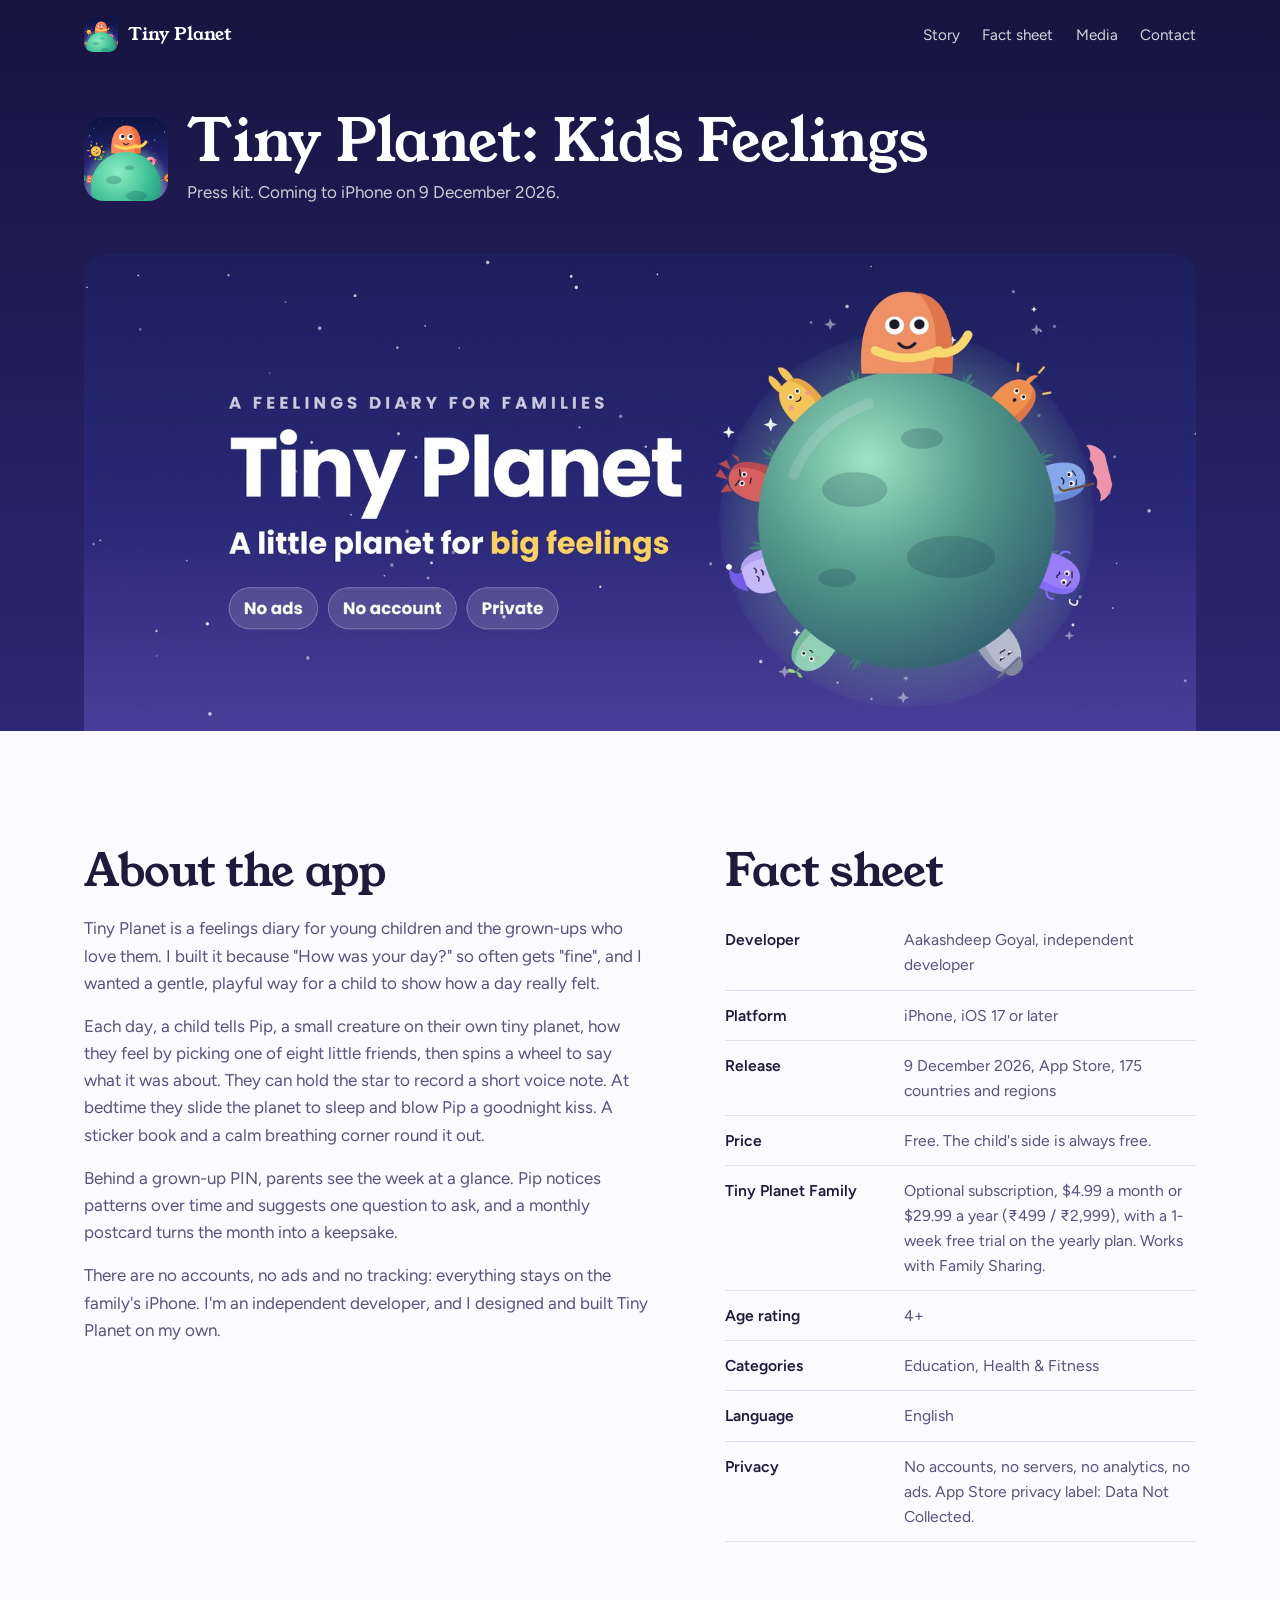
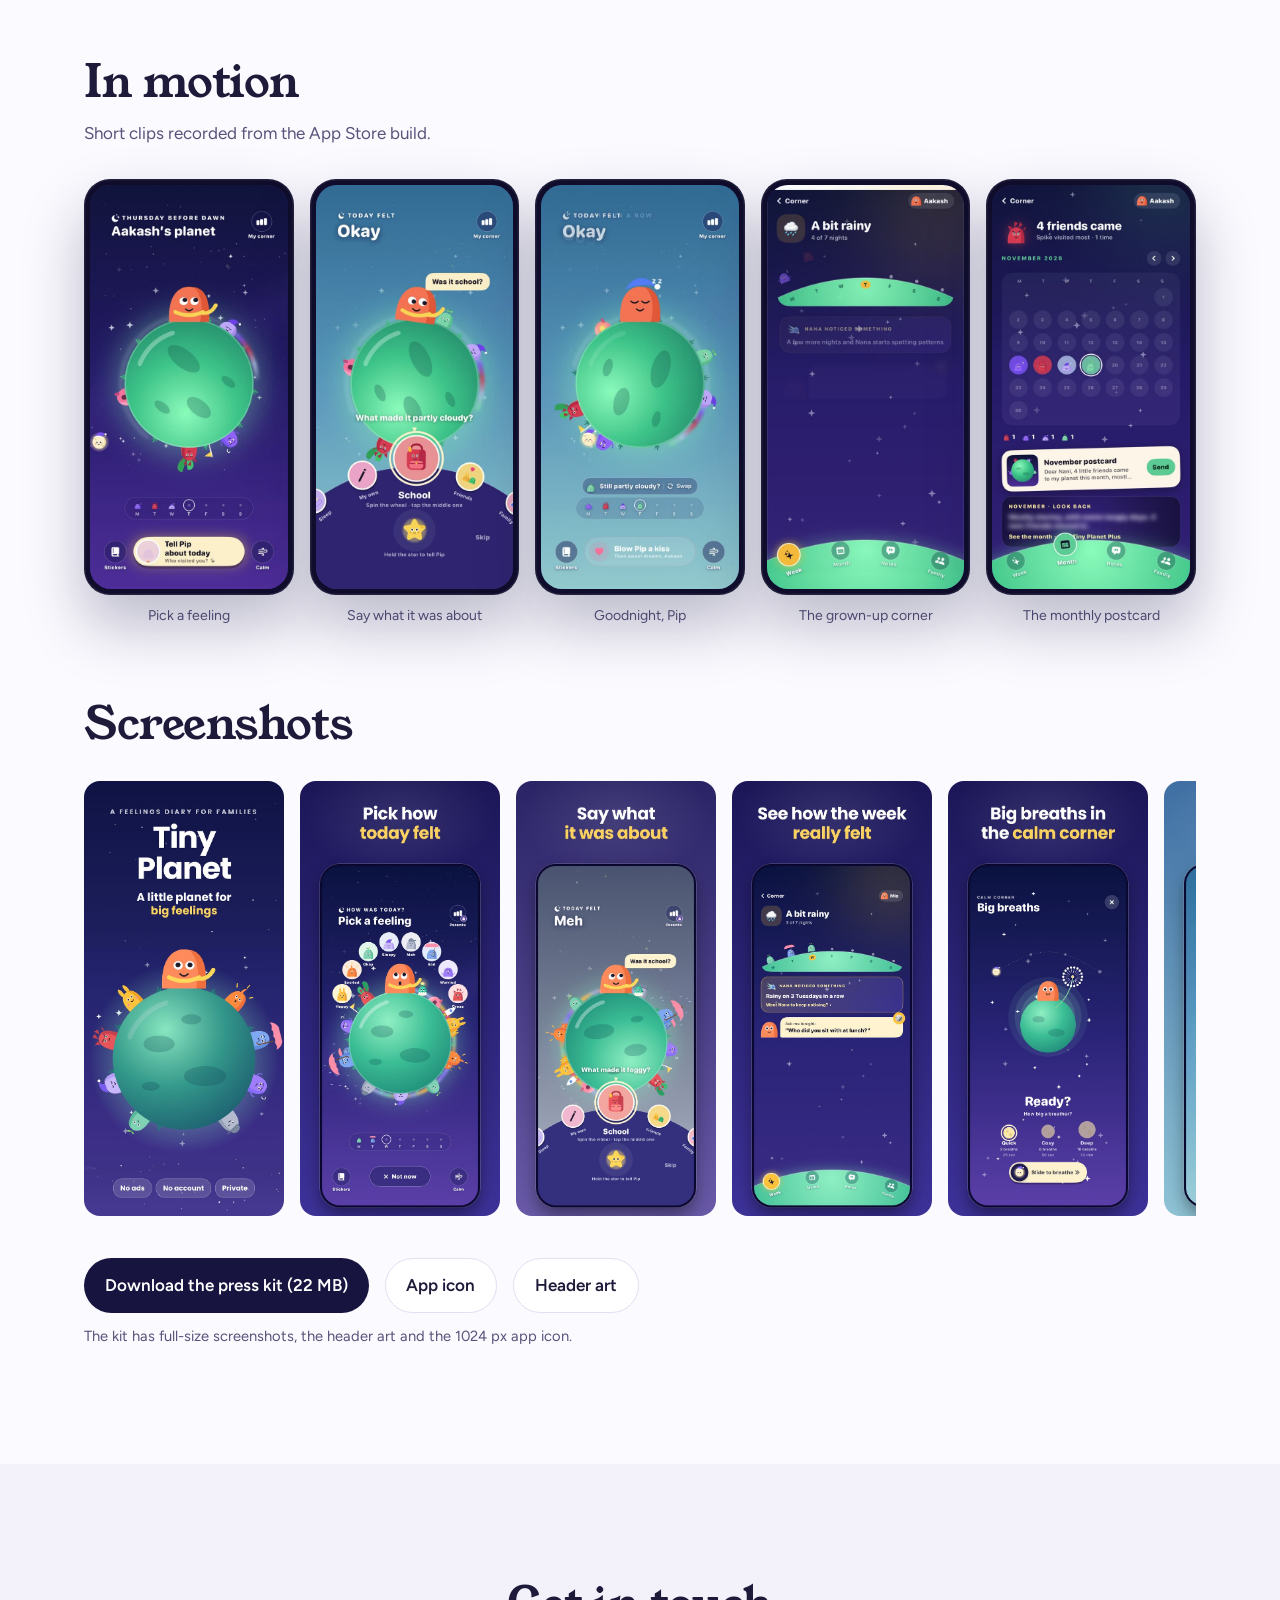
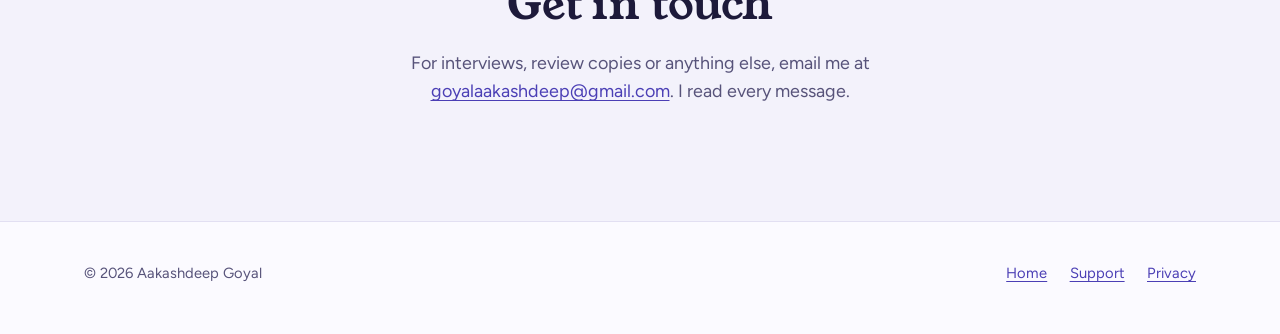
==== press/index.html @ 34e52e0e "New playable Tiny Planet website and press kit (part 1)" ====
<!DOCTYPE html>
<html lang="en">
<head>
  <meta charset="utf-8">
  <meta name="viewport" content="width=device-width, initial-scale=1, viewport-fit=cover">
  <title>Tiny Planet press kit</title>
  <meta name="description" content="Press kit for Tiny Planet: Kids Feelings, a feelings diary for young children and their grown-ups. Coming to iPhone on 9 December 2026.">
  <meta property="og:title" content="Tiny Planet press kit">
  <meta property="og:image" content="https://goyalaakashdeep.github.io/tiny-planet/press/img/header.jpg">
  <meta name="theme-color" content="#17143f">
  <link rel="icon" href="../assets/icon.png">
  <link rel="preconnect" href="https://fonts.googleapis.com">
  <link rel="preconnect" href="https://fonts.gstatic.com" crossorigin>
  <link href="https://fonts.googleapis.com/css2?family=Figtree:wght@400;600&family=Young+Serif&display=swap" rel="stylesheet">
  <link rel="stylesheet" href="../site.css">
</head>
<body>
  <header class="bar">
    <div class="wrap">
      <a class="brand" href="../"><img src="../assets/icon.png" alt="" width="34" height="34">Tiny Planet</a>
      <nav aria-label="Main">
        <a href="#story">Story</a>
        <a href="#facts">Fact sheet</a>
        <a href="#media">Media</a>
        <a href="#contact">Contact</a>
      </nav>
    </div>
  </header>

  <main>
    <section class="press-hero">
      <div class="wrap">
        <div class="head">
          <img src="img/icon.png" alt="Tiny Planet app icon" width="84" height="84">
          <div>
            <h1>Tiny Planet: Kids Feelings</h1>
            <p class="sub">Press kit. Coming to iPhone on 9 December 2026.</p>
          </div>
        </div>
        <img class="art" src="img/header.jpg" width="1600" height="686" alt="Pip waves from a small green planet, surrounded by little feeling friends">
      </div>
    </section>

    <section id="story">
      <div class="wrap press-body">
        <div class="about">
          <h2>About the app</h2>
          <p style="margin-top:1.2rem">Tiny Planet is a feelings diary for young children and the grown-ups who love them. I built it because "How was your day?" so often gets "fine", and I wanted a gentle, playful way for a child to show how a day really felt.</p>
          <p>Each day, a child tells Pip, a small creature on their own tiny planet, how they feel by picking one of eight little friends, then spins a wheel to say what it was about. They can hold the star to record a short voice note. At bedtime they slide the planet to sleep and blow Pip a goodnight kiss. A sticker book and a calm breathing corner round it out.</p>
          <p>Behind a grown-up PIN, parents see the week at a glance. Pip notices patterns over time and suggests one question to ask, and a monthly postcard turns the month into a keepsake.</p>
          <p>There are no accounts, no ads and no tracking: everything stays on the family's iPhone. I'm an independent developer, and I designed and built Tiny Planet on my own.</p>
        </div>
        <div id="facts">
          <h2>Fact sheet</h2>
          <table class="facts" style="margin-top:1.2rem">
            <tr><th>Developer</th><td>Aakashdeep Goyal, independent developer</td></tr>
            <tr><th>Platform</th><td>iPhone, iOS 17 or later</td></tr>
            <tr><th>Release</th><td>9 December 2026, App Store, 175 countries and regions</td></tr>
            <tr><th>Price</th><td>Free. The child's side is always free.</td></tr>
            <tr><th>Tiny Planet Family</th><td>Optional subscription, $4.99 a month or $29.99 a year (₹499 / ₹2,999), with a 1-week free trial on the yearly plan. Works with Family Sharing.</td></tr>
            <tr><th>Age rating</th><td>4+</td></tr>
            <tr><th>Categories</th><td>Education, Health &amp; Fitness</td></tr>
            <tr><th>Language</th><td>English</td></tr>
            <tr><th>Privacy</th><td>No accounts, no servers, no analytics, no ads. App Store privacy label: Data Not Collected.</td></tr>
          </table>
        </div>
      </div>
    </section>

    <section id="media" style="padding-top:0">
      <div class="wrap">
        <h2>In motion</h2>
        <p style="margin-top:0.8rem;color:var(--ink-soft)">Short clips recorded from the App Store build.</p>
        <div class="clips">
          <figure><div class="phone"><div class="screen"><video src="media/feel.mp4" poster="media/feel.jpg" muted loop playsinline autoplay aria-label="Picking a feeling"></video></div></div><figcaption>Pick a feeling</figcaption></figure>
          <figure><div class="phone"><div class="screen"><video src="media/about.mp4" poster="media/about.jpg" muted loop playsinline autoplay aria-label="Spinning the wheel"></video></div></div><figcaption>Say what it was about</figcaption></figure>
          <figure><div class="phone"><div class="screen"><video src="media/bedtime.mp4" poster="media/bedtime.jpg" muted loop playsinline autoplay aria-label="Bedtime"></video></div></div><figcaption>Goodnight, Pip</figcaption></figure>
          <figure><div class="phone"><div class="screen"><video src="media/grownups.mp4" poster="media/grownups.jpg" muted loop playsinline autoplay aria-label="The grown-up corner"></video></div></div><figcaption>The grown-up corner</figcaption></figure>
          <figure><div class="phone"><div class="screen"><video src="media/postcard.mp4" poster="media/postcard.jpg" muted loop playsinline autoplay aria-label="The monthly postcard"></video></div></div><figcaption>The monthly postcard</figcaption></figure>
        </div>

        <h2 style="margin-top:4.5rem">Screenshots</h2>
        <div class="gallery">
          <a href="img/shot-01.jpg"><img src="img/shot-01.jpg" width="603" height="1311" alt="Screenshot: Tiny Planet cover" loading="lazy"></a>
          <a href="img/shot-02.jpg"><img src="img/shot-02.jpg" width="603" height="1311" alt="Screenshot: pick how today felt" loading="lazy"></a>
          <a href="img/shot-03.jpg"><img src="img/shot-03.jpg" width="603" height="1311" alt="Screenshot: say what it was about" loading="lazy"></a>
          <a href="img/shot-04.jpg"><img src="img/shot-04.jpg" width="603" height="1311" alt="Screenshot: see how the week really felt" loading="lazy"></a>
          <a href="img/shot-05.jpg"><img src="img/shot-05.jpg" width="603" height="1311" alt="Screenshot: big breaths in the calm corner" loading="lazy"></a>
          <a href="img/shot-06.jpg"><img src="img/shot-06.jpg" width="603" height="1311" alt="Screenshot: slide to sleep at bedtime" loading="lazy"></a>
          <a href="img/shot-07.jpg"><img src="img/shot-07.jpg" width="603" height="1311" alt="Screenshot: blow Pip a goodnight kiss" loading="lazy"></a>
          <a href="img/shot-08.jpg"><img src="img/shot-08.jpg" width="603" height="1311" alt="Screenshot: collect a friend for every feeling" loading="lazy"></a>
          <a href="img/shot-09.jpg"><img src="img/shot-09.jpg" width="603" height="1311" alt="Screenshot: a month of feelings at a glance" loading="lazy"></a>
          <a href="img/shot-10.jpg"><img src="img/shot-10.jpg" width="603" height="1311" alt="Screenshot: a private corner for grown-ups" loading="lazy"></a>
        </div>
        <div class="downloads">
          <a class="btn-dark" href="TinyPlanet-press-kit.zip">Download the press kit (22 MB)</a>
          <a class="btn-line" href="img/icon.png">App icon</a>
          <a class="btn-line" href="img/header.jpg">Header art</a>
        </div>
        <p style="margin-top:0.8rem;color:var(--ink-soft);font-size:0.92rem">The kit has full-size screenshots, the header art and the 1024 px app icon.</p>
      </div>
    </section>

    <section id="contact" class="maker">
      <div class="wrap">
        <div class="note">
          <h2>Get in touch</h2>
          <p>For interviews, review copies or anything else, email me at <a href="mailto:goyalaakashdeep@gmail.com">goyalaakashdeep@gmail.com</a>. I read every message.</p>
        </div>
      </div>
    </section>
  </main>

  <footer class="site">
    <div class="wrap">
      <span>© 2026 Aakashdeep Goyal</span>
      <nav aria-label="Footer"><a href="../">Home</a><a href="../support.html">Support</a><a href="../privacy.html">Privacy</a></nav>
    </div>
  </footer>
</body>
</html>
---- site.css ----
@property --g { syntax: "<color>"; inherits: true; initial-value: #7fd3b4; }

:root {
  --night: #17143f;
  --dusk: #2e2775;
  --violet: #4b3fb5;
  --planet: #5fcfa4;
  --planet-deep: #2f8f78;
  --pip: #ff8a5b;
  --pip-deep: #e86f45;
  --scarf: #ffd45c;
  --star: #fff6d8;
  --mist: #f3f2fb;
  --paper: #fbfaff;
  --ink: #1d1a3a;
  --ink-soft: #57537a;
  --line: #e2dff2;
  --glow: #7fd3b4;
  --display: "Young Serif", Georgia, "Times New Roman", serif;
  --text: "Figtree", "Avenir Next", "Segoe UI", system-ui, sans-serif;
  color-scheme: light;
}

* { box-sizing: border-box; }
html { scroll-behavior: smooth; }
@media (prefers-reduced-motion: reduce) { html { scroll-behavior: auto; } }
body {
  margin: 0;
  font-family: var(--text);
  font-size: 1.0625rem;
  line-height: 1.6;
  color: var(--ink);
  background: var(--paper);
  -webkit-font-smoothing: antialiased;
}
img, video { max-width: 100%; display: block; }
a { color: var(--violet); text-underline-offset: 0.18em; }
:focus-visible { outline: 3px solid var(--scarf); outline-offset: 3px; border-radius: 6px; }

.wrap {
  width: 100%;
  max-width: 72rem;
  margin: 0 auto;
  padding-left: max(20px, env(safe-area-inset-left, 0px));
  padding-right: max(20px, env(safe-area-inset-right, 0px));
}

h1, h2, h3 { font-family: var(--display); font-weight: 400; letter-spacing: -0.01em; text-wrap: balance; margin: 0; }
h2 { font-size: clamp(1.9rem, 3.6vw, 2.8rem); line-height: 1.12; }
h3 { font-size: 1.35rem; line-height: 1.25; }
p { margin: 0; }

/* ---------- top bar ---------- */
.bar {
  position: absolute; inset: 0 0 auto 0; z-index: 5;
  padding-top: max(18px, env(safe-area-inset-top, 0px));
}
.bar .wrap { display: flex; align-items: center; justify-content: space-between; gap: 1rem; }
.brand { display: flex; align-items: center; gap: 0.6rem; color: #fff; text-decoration: none; font-family: var(--display); font-size: 1.15rem; }
.brand img { width: 34px; height: 34px; border-radius: 9px; }
.bar nav { display: flex; gap: 1.4rem; }
.bar nav a { color: rgba(255,255,255,0.82); text-decoration: none; font-size: 0.95rem; }
.bar nav a:hover { color: #fff; }

/* ---------- hero ---------- */
.hero {
  --g: var(--glow);
  position: relative;
  min-height: min(100svh, 920px);
  color: #fff;
  background:
    radial-gradient(60rem 40rem at 72% 58%, color-mix(in srgb, var(--g) 34%, transparent), transparent 62%),
    linear-gradient(180deg, var(--night) 0%, var(--dusk) 100%);
  transition: --g 0.9s ease;
  overflow: hidden;
  display: flex; align-items: center;
  padding-block: 7rem 4rem;
}
.hero::before {
  content: ""; position: absolute; inset: 0; pointer-events: none;
  background-image:
    radial-gradient(1.5px 1.5px at 12% 22%, #fff 50%, transparent 51%),
    radial-gradient(1px 1px at 28% 68%, #fff 50%, transparent 51%),
    radial-gradient(1.5px 1.5px at 44% 14%, #fff 50%, transparent 51%),
    radial-gradient(1px 1px at 63% 9%, #fff 50%, transparent 51%),
    radial-gradient(2px 2px at 86% 18%, var(--star) 50%, transparent 51%),
    radial-gradient(1px 1px at 92% 64%, #fff 50%, transparent 51%),
    radial-gradient(1.5px 1.5px at 6% 84%, #fff 50%, transparent 51%),
    radial-gradient(1px 1px at 52% 88%, #fff 50%, transparent 51%),
    radial-gradient(1px 1px at 38% 40%, #fff 50%, transparent 51%);
  opacity: 0.75;
}
.hero .wrap { position: relative; display: grid; grid-template-columns: 1.02fr 1fr; gap: 3rem; align-items: center; }
.hero h1 { font-size: clamp(2.6rem, 6vw, 4.6rem); line-height: 1.02; }
.hero .lede { margin-top: 1.4rem; font-size: 1.2rem; line-height: 1.55; color: rgba(255,255,255,0.84); max-width: 30rem; }
.release { margin-top: 2rem; display: flex; flex-wrap: wrap; align-items: center; gap: 0.9rem 1.4rem; }
.pill {
  display: inline-flex; align-items: center; gap: 0.6rem;
  background: #fff; color: var(--night); border-radius: 999px;
  padding: 0.8rem 1.3rem; font-weight: 600; text-decoration: none;
}
.pill svg { width: 18px; height: 18px; }
.release .quiet { color: rgba(255,255,255,0.8); }

/* the planet */
.stage { position: relative; aspect-ratio: 1 / 1; width: 100%; max-width: 520px; justify-self: center; }
.stage .planet { position: absolute; inset: 0; }
.friend {
  position: absolute; width: 17%; aspect-ratio: 1; padding: 0; border: 0; background: none; cursor: pointer;
  transform: translate(-50%, -50%) scale(var(--s, 1)); transition: transform 0.35s cubic-bezier(.3,1.6,.5,1), filter 0.3s;
  filter: drop-shadow(0 6px 10px rgba(10, 6, 40, 0.35));
}
.friend img { width: 100%; height: 100%; object-fit: contain; pointer-events: none; }
.friend:hover { --s: 1.08; }
.friend[aria-pressed="true"] { --s: 1.22; filter: drop-shadow(0 0 18px color-mix(in srgb, var(--g) 80%, transparent)); }
.stage.chosen .friend[aria-pressed="false"] { filter: saturate(0.6) brightness(0.8) drop-shadow(0 6px 10px rgba(10, 6, 40, 0.35)); }
.friend .name {
  position: absolute; left: 50%; top: 100%; transform: translateX(-50%); margin-top: 2px;
  font-size: 0.78rem; color: rgba(255,255,255,0.9); white-space: nowrap; opacity: 0; transition: opacity 0.2s;
}
.friend:hover .name, .friend:focus-visible .name, .friend[aria-pressed="true"] .name { opacity: 1; }

.bubble {
  position: absolute; left: 50%; top: 6%; transform: translate(-6%, -100%);
  background: #fff; color: var(--ink); border-radius: 18px 18px 18px 4px;
  padding: 0.7rem 1rem; font-size: 0.98rem; line-height: 1.35; max-width: 15rem;
  box-shadow: 0 10px 30px rgba(10, 6, 40, 0.25);
}
.bubble strong { font-weight: 600; display: block; }
.bubble span { color: var(--ink-soft); }
.prompt { text-align: center; margin-top: 0.8rem; color: rgba(255,255,255,0.75); font-size: 0.95rem; }

#pip { transform-origin: 260px 150px; transform-box: view-box; }
.hop #pip { animation: hop 0.6s cubic-bezier(.3,1.5,.5,1); }
@keyframes hop { 0% { transform: translateY(0); } 35% { transform: translateY(-18px) scale(1.02, 0.98); } 100% { transform: translateY(0); } }
#eyes { transform-origin: 260px 100px; transform-box: view-box; animation: blink 5.5s infinite; }
@keyframes blink { 0%, 94%, 100% { transform: scaleY(1); } 96% { transform: scaleY(0.1); } }
@media (prefers-reduced-motion: reduce) {
  #eyes, .hop #pip { animation: none; }
  .friend { transition: none; }
}

/* ---------- sections ---------- */
section { padding-block: clamp(4.5rem, 9vw, 7.5rem); }
.intro { max-width: 44rem; }
.intro p { margin-top: 1.1rem; color: var(--ink-soft); font-size: 1.12rem; }
.why-line { font-family: var(--display); font-size: clamp(1.5rem, 2.8vw, 2.1rem); line-height: 1.3; color: var(--ink); max-width: 42rem; }

/* day story */
.day { background: var(--mist); transition: background-color 0.8s, color 0.8s; }
.day.is-night { background: var(--night); color: #fff; }
.day.is-night .step p { color: rgba(255,255,255,0.78); }
.day.is-night .step .when { color: var(--scarf); }
.story { display: grid; grid-template-columns: 1fr minmax(260px, 340px); gap: clamp(2rem, 6vw, 6rem); margin-top: 3rem; }
.steps { display: grid; gap: 0; }
.step { min-height: 62vh; display: flex; flex-direction: column; justify-content: center; opacity: 0.35; transition: opacity 0.4s; max-width: 28rem; }
.step.is-on { opacity: 1; }
.step .when { font-size: 0.95rem; font-weight: 600; color: var(--violet); margin-bottom: 0.4rem; }
.step p { margin-top: 0.7rem; color: var(--ink-soft); }
.step .clip { display: none; }
.phone-col { position: relative; }
.phone {
  position: sticky; top: 12vh;
  border-radius: 44px; padding: 10px; background: #0f0d2b;
  box-shadow: 0 30px 60px rgba(23, 20, 63, 0.28), inset 0 0 0 1.5px rgba(255,255,255,0.08);
}
.screen { position: relative; border-radius: 34px; overflow: hidden; aspect-ratio: 540 / 1104; background: var(--dusk); }
.screen video { position: absolute; inset: 0; width: 100%; height: 100%; object-fit: cover; opacity: 0; transition: opacity 0.5s; }
.screen video.is-on { opacity: 1; }

/* grown-ups */
.split { display: grid; grid-template-columns: 1fr 1fr; gap: clamp(2rem, 6vw, 5rem); align-items: center; }
.split .copy p { margin-top: 1rem; color: var(--ink-soft); }
.duo { display: grid; grid-template-columns: 1fr 1fr; gap: 1rem; }
.duo figure { margin: 0; }
.duo .phone { position: relative; top: 0; border-radius: 30px; padding: 7px; }
.duo .screen { border-radius: 24px; }
.duo .screen video { opacity: 1; }
.duo figcaption { margin-top: 0.7rem; font-size: 0.9rem; color: var(--ink-soft); text-align: center; }

/* promises */
.promises { background: var(--night); color: #fff; }
.promises h2 { max-width: 34rem; }
.promise-list { list-style: none; padding: 0; margin: 2.6rem 0 0; display: grid; grid-template-columns: repeat(3, 1fr); gap: 2.4rem 3rem; }
.promise-list li { border-top: 1px solid rgba(255,255,255,0.18); padding-top: 1.1rem; }
.promise-list h3 { color: var(--star); }
.promise-list p { margin-top: 0.5rem; color: rgba(255,255,255,0.75); font-size: 1rem; }

/* family */
.family .split { align-items: start; }
.prices { margin-top: 1.6rem; display: grid; grid-template-columns: 1fr 1fr; gap: 1rem; max-width: 28rem; }
.price { border: 1px solid var(--line); border-radius: 18px; padding: 1rem 1.1rem; background: #fff; }
.price b { font-family: var(--display); font-weight: 400; font-size: 1.5rem; display: block; }
.price span { color: var(--ink-soft); font-size: 0.92rem; }
.free-note { margin-top: 1.2rem; color: var(--ink-soft); font-size: 0.98rem; }
.feature-list { list-style: none; padding: 0; margin: 0; display: grid; gap: 1.1rem; }
.feature-list li { display: grid; grid-template-columns: 2.6rem 1fr; gap: 0.9rem; align-items: start; }
.feature-list img { width: 2.6rem; height: 2.6rem; object-fit: contain; }
.feature-list strong { display: block; font-weight: 600; }
.feature-list span { color: var(--ink-soft); font-size: 0.98rem; }

/* maker */
.maker { background: var(--mist); }
.maker .note { max-width: 40rem; margin: 0 auto; text-align: center; }
.maker .note p { margin-top: 1.2rem; color: var(--ink-soft); font-size: 1.12rem; }
.maker .sig { margin-top: 1.6rem; font-family: var(--display); font-size: 1.25rem; color: var(--ink); }

/* press + help */
.press-strip { display: flex; flex-wrap: wrap; align-items: center; justify-content: space-between; gap: 1.5rem; border: 1px solid var(--line); border-radius: 26px; padding: 2rem clamp(1.4rem, 4vw, 2.6rem); background: #fff; }
.press-strip p { color: var(--ink-soft); margin-top: 0.5rem; max-width: 32rem; }
.btn-dark { display: inline-flex; align-items: center; gap: 0.5rem; background: var(--night); color: #fff; border-radius: 999px; padding: 0.8rem 1.3rem; font-weight: 600; text-decoration: none; }
.help { padding-top: 0; }
.faq { margin-top: 2rem; display: grid; grid-template-columns: repeat(2, 1fr); gap: 0 3rem; }
.faq details { border-bottom: 1px solid var(--line); padding: 1rem 0; }
.faq summary { cursor: pointer; font-weight: 600; list-style: none; display: flex; justify-content: space-between; gap: 1rem; }
.faq summary::-webkit-details-marker { display: none; }
.faq summary::after { content: "+"; color: var(--violet); font-weight: 400; font-size: 1.3rem; line-height: 1; }
.faq details[open] summary::after { content: "–"; }
.faq details p { margin-top: 0.6rem; color: var(--ink-soft); font-size: 1rem; }
.contact { margin-top: 2rem; color: var(--ink-soft); }

footer.site { padding-block: 2.5rem 3rem; border-top: 1px solid var(--line); color: var(--ink-soft); font-size: 0.92rem; }
footer.site .wrap { display: flex; flex-wrap: wrap; justify-content: space-between; gap: 1rem; }
footer.site nav { display: flex; gap: 1.4rem; }

/* ---------- responsive ---------- */
@media (max-width: 900px) {
  .hero { padding-block: 6rem 3rem; min-height: auto; }
  .hero .wrap { grid-template-columns: 1fr; gap: 2.5rem; }
  .stage { max-width: 420px; }
  .story { grid-template-columns: 1fr; }
  .phone-col { display: none; }
  .step { min-height: 0; opacity: 1; padding-block: 1.6rem; }
  .step .clip { display: block; margin-top: 1.4rem; max-width: 280px; }
  .step .clip .phone { position: relative; top: 0; border-radius: 34px; padding: 8px; }
  .step .clip .screen { border-radius: 27px; }
  .step .clip video { opacity: 1; }
  .split { grid-template-columns: 1fr; }
  .promise-list { grid-template-columns: 1fr; gap: 1.6rem; }
  .faq { grid-template-columns: 1fr; }
  .bar nav { display: none; }
}
@media (max-width: 420px) {
  .duo { gap: 0.6rem; }
  .prices { grid-template-columns: 1fr; }
}

/* refinements */
.step h3 { font-size: clamp(1.6rem, 2.6vw, 2.15rem); line-height: 1.15; }
.day.is-night .intro p { color: rgba(255,255,255,0.72); }
.prompt { margin-top: 3.4rem; }
@media (max-width: 900px) { .stage { margin-top: 4.5rem; } }

/* ---------- press page ---------- */
.press-hero { background: linear-gradient(180deg, var(--night), var(--dusk)); color: #fff; padding-block: 7rem 0; overflow: hidden; }
.press-hero .head { display: flex; align-items: center; gap: 1.2rem; }
.press-hero .head img { width: 84px; height: 84px; border-radius: 20px; flex: none; }
.press-hero h1 { font-size: clamp(2.2rem, 5vw, 3.6rem); line-height: 1.05; }
.press-hero .sub { margin-top: 0.4rem; color: rgba(255,255,255,0.78); }
.press-hero .art { margin-top: 3rem; border-radius: 24px 24px 0 0; width: 100%; height: auto; }
.press-body { display: grid; grid-template-columns: 1.2fr 1fr; gap: clamp(2rem, 6vw, 5rem); }
.press-body p + p { margin-top: 1rem; }
.press-body .about p { color: var(--ink-soft); }
.press-body .about p:first-child { color: var(--ink); font-size: 1.2rem; }
.facts { width: 100%; border-collapse: collapse; font-size: 0.98rem; }
.facts th, .facts td { text-align: left; vertical-align: top; padding: 0.75rem 0; border-bottom: 1px solid var(--line); }
.facts th { width: 38%; font-weight: 600; padding-right: 1rem; }
.facts td { color: var(--ink-soft); }
.gallery { display: flex; gap: 1rem; overflow-x: auto; padding-bottom: 1rem; scroll-snap-type: x mandatory; margin-top: 2rem; }
.gallery a { flex: 0 0 min(42vw, 200px); scroll-snap-align: start; }
.gallery img { border-radius: 16px; width: 100%; height: auto; }
.clips { display: grid; grid-template-columns: repeat(5, 1fr); gap: 1rem; margin-top: 2rem; }
.clips .phone { position: relative; top: 0; border-radius: 26px; padding: 6px; }
.clips .screen { border-radius: 21px; }
.clips video { opacity: 1; }
.clips figure { margin: 0; }
.clips figcaption { margin-top: 0.6rem; font-size: 0.88rem; color: var(--ink-soft); text-align: center; }
.downloads { display: flex; flex-wrap: wrap; gap: 1rem; margin-top: 1.6rem; }
.btn-line { display: inline-flex; align-items: center; border: 1px solid var(--line); color: var(--ink); background: #fff; border-radius: 999px; padding: 0.8rem 1.3rem; font-weight: 600; text-decoration: none; }
@media (max-width: 900px) {
  .press-body { grid-template-columns: 1fr; }
  .clips { grid-template-columns: repeat(2, 1fr); }
}

/* ---------- motion layer ---------- */
#sky { position: absolute; inset: 0; pointer-events: none; }
.hero::before { display: none; }
.friend .bob { display: block; width: 100%; height: 100%; will-change: transform; }
.friend .bob img { width: 100%; height: 100%; object-fit: contain; }
.friend.wave { --s: 1.14; }
.bubble.pop { animation: pop 0.45s cubic-bezier(.3,1.6,.5,1); }
@keyframes pop { 0% { transform: translate(-6%, -100%) scale(0.85); opacity: 0.4; } 100% { transform: translate(-6%, -100%) scale(1); opacity: 1; } }

/* entrance: headline words, then the planet rises */
.js .reveal span { display: inline-block; opacity: 0; transform: translateY(0.5em); transition: opacity 0.7s, transform 0.9s cubic-bezier(.2,.8,.2,1); }
.js.ready .reveal span { opacity: 1; transform: none; }
.js.ready .reveal span:nth-child(2) { transition-delay: 0.08s; } .js.ready .reveal span:nth-child(3) { transition-delay: 0.16s; }
.js.ready .reveal span:nth-child(4) { transition-delay: 0.24s; } .js.ready .reveal span:nth-child(5) { transition-delay: 0.32s; }
.js.ready .reveal span:nth-child(6) { transition-delay: 0.4s; }
.js .stage { opacity: 0; transform: translateY(40px) scale(0.96); transition: opacity 1s 0.35s, transform 1.4s 0.35s cubic-bezier(.2,.8,.2,1); }
.js.ready .stage { opacity: 1; transform: none; }
.js .rise { opacity: 0; transform: translateY(24px); transition: opacity 0.8s, transform 1s cubic-bezier(.2,.8,.2,1); }
.js .rise.in { opacity: 1; transform: none; }

/* the sun and moon over the phone */
.phone-col { position: relative; }
.celestial { position: absolute; width: 120px; height: 120px; margin: -60px 0 0 -60px; border-radius: 50%; z-index: 0;
  background: radial-gradient(circle at 40% 40%, #fff3c2, #ffc23d 60%, rgba(255,194,61,0) 72%);
  filter: blur(0.3px); transition: background 0.8s; pointer-events: none; }
.celestial.moon { background: radial-gradient(circle at 38% 38%, #ffffff, #e6e2ff 52%, rgba(230,226,255,0) 70%); }
.phone-col .phone { z-index: 1; }
.day { transition: color 0.6s; }
.day.is-night .step .when { color: var(--scarf); }

@media (prefers-reduced-motion: reduce) {
  .js .reveal span, .js .stage, .js .rise { opacity: 1; transform: none; transition: none; }
  .celestial { display: none; }
}
@media (max-width: 900px) { .celestial { display: none; } }
.phone-col .stick { position: sticky; top: 10vh; height: 80vh; display: flex; align-items: center; justify-content: center; }
.phone-col .stick .phone { position: relative; top: 0; width: 100%; }
.celestial { width: 150px; height: 150px; margin: -75px 0 0 -75px; }
.day { position: relative; overflow: clip; }
.day::before { content: ""; position: absolute; inset: 0; pointer-events: none; opacity: 0; transition: opacity 1.2s;
  background-image:
    radial-gradient(1.5px 1.5px at 8% 12%, #fff 50%, transparent 51%), radial-gradient(1px 1px at 22% 30%, #fff 50%, transparent 51%),
    radial-gradient(1.5px 1.5px at 41% 8%, #fff 50%, transparent 51%), radial-gradient(1px 1px at 57% 22%, #fff 50%, transparent 51%),
    radial-gradient(2px 2px at 78% 14%, #fff6d8 50%, transparent 51%), radial-gradient(1px 1px at 91% 40%, #fff 50%, transparent 51%),
    radial-gradient(1.5px 1.5px at 12% 58%, #fff 50%, transparent 51%), radial-gradient(1px 1px at 34% 76%, #fff 50%, transparent 51%),
    radial-gradient(1.5px 1.5px at 66% 64%, #fff 50%, transparent 51%), radial-gradient(1px 1px at 86% 86%, #fff 50%, transparent 51%);
  background-size: 100% 50%; }
.day.is-night::before { opacity: 0.8; }
.day > .wrap { position: relative; }
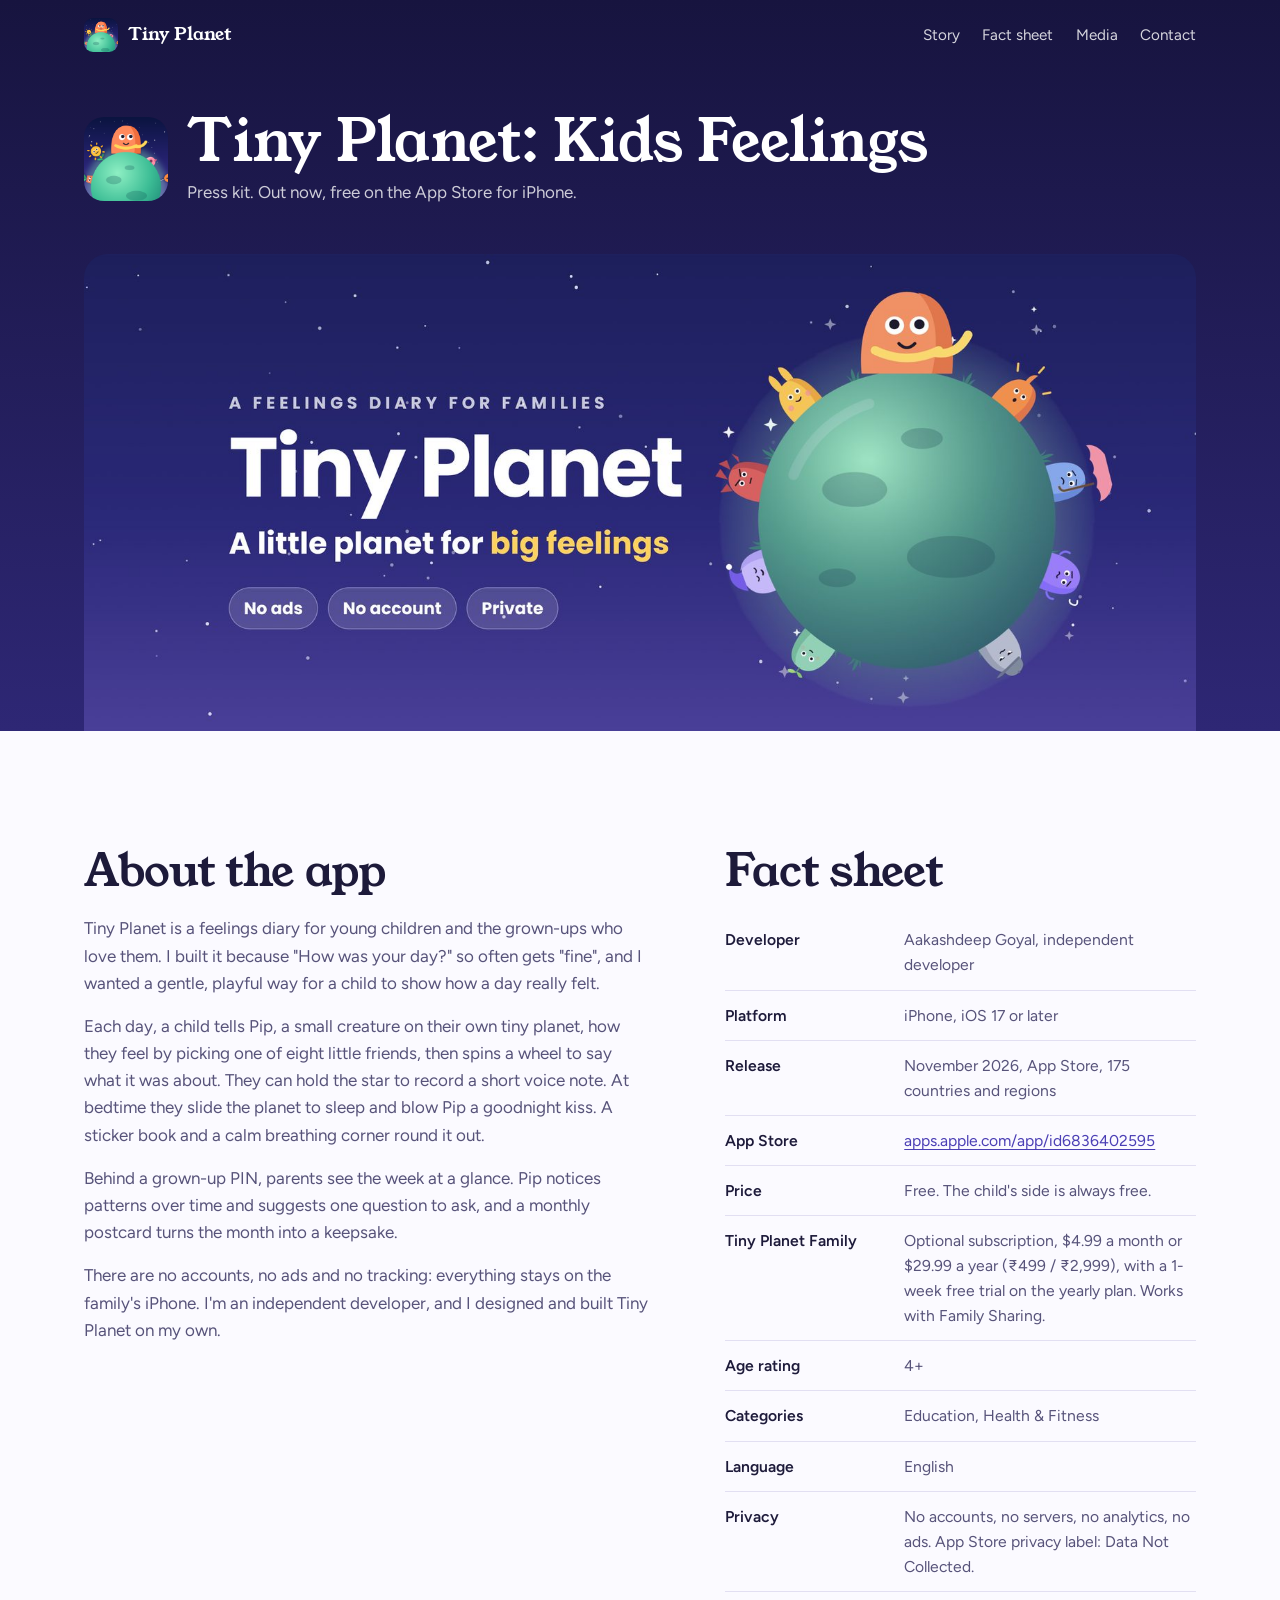
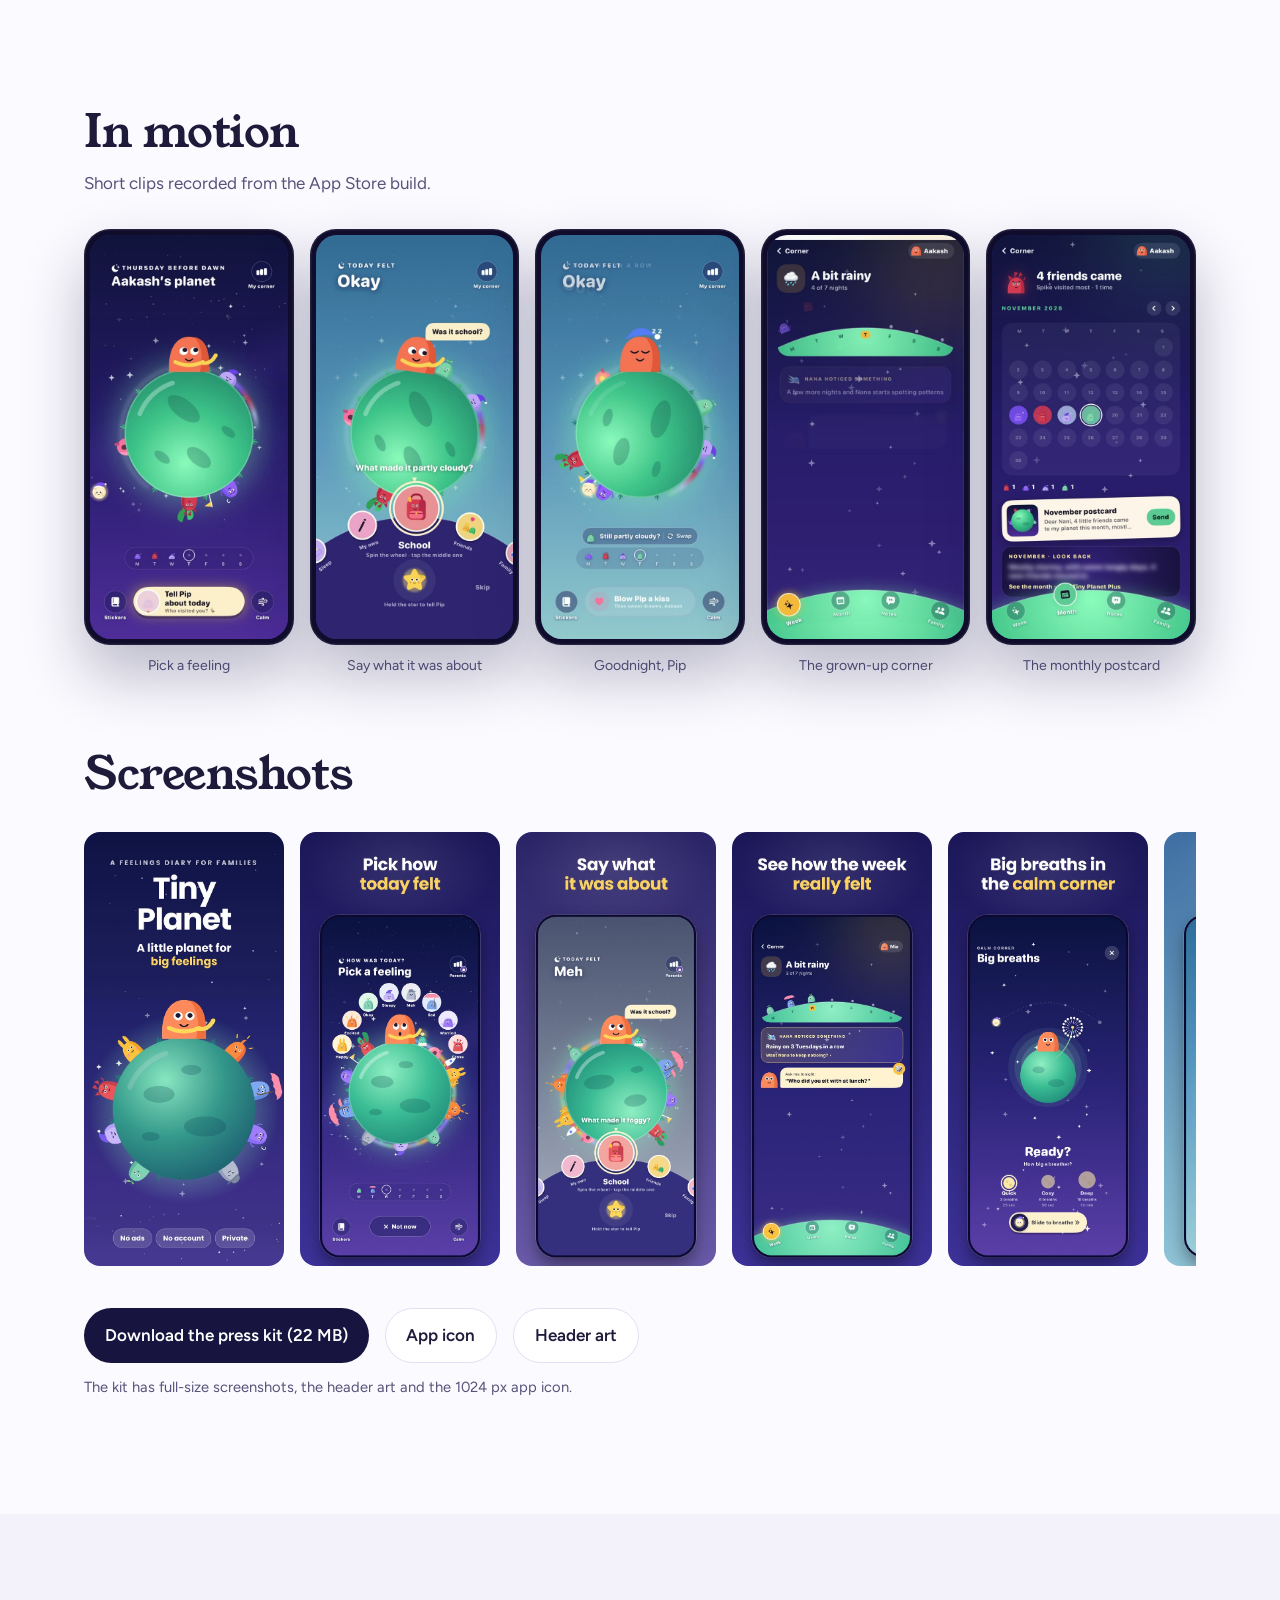
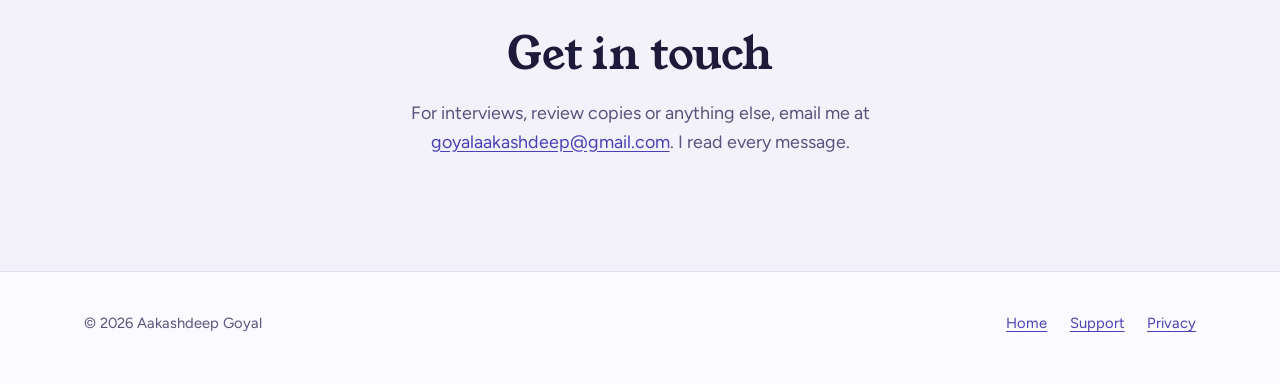
==== commit 66e7d6a8: "Press kit: app is out now on the App Store" ====
--- a/press/index.html
+++ b/press/index.html
@@ -4,7 +4,7 @@
   <meta charset="utf-8">
   <meta name="viewport" content="width=device-width, initial-scale=1, viewport-fit=cover">
   <title>Tiny Planet press kit</title>
-  <meta name="description" content="Press kit for Tiny Planet: Kids Feelings, a feelings diary for young children and their grown-ups. Coming to iPhone on 9 December 2026.">
+  <meta name="description" content="Press kit for Tiny Planet: Kids Feelings, a feelings diary for young children and their grown-ups. Free on the App Store for iPhone.">
   <meta property="og:title" content="Tiny Planet press kit">
   <meta property="og:image" content="https://goyalaakashdeep.github.io/tiny-planet/press/img/header.jpg">
   <meta name="theme-color" content="#17143f">
@@ -34,7 +34,7 @@
           <img src="img/icon.png" alt="Tiny Planet app icon" width="84" height="84">
           <div>
             <h1>Tiny Planet: Kids Feelings</h1>
-            <p class="sub">Press kit. Coming to iPhone on 9 December 2026.</p>
+            <p class="sub">Press kit. Out now, free on the App Store for iPhone.</p>
           </div>
         </div>
         <img class="art" src="img/header.jpg" width="1600" height="686" alt="Pip waves from a small green planet, surrounded by little feeling friends">
@@ -55,7 +55,8 @@
           <table class="facts" style="margin-top:1.2rem">
             <tr><th>Developer</th><td>Aakashdeep Goyal, independent developer</td></tr>
             <tr><th>Platform</th><td>iPhone, iOS 17 or later</td></tr>
-            <tr><th>Release</th><td>9 December 2026, App Store, 175 countries and regions</td></tr>
+            <tr><th>Release</th><td>November 2026, App Store, 175 countries and regions</td></tr>
+            <tr><th>App Store</th><td><a href="https://apps.apple.com/app/id6836402595">apps.apple.com/app/id6836402595</a></td></tr>
             <tr><th>Price</th><td>Free. The child's side is always free.</td></tr>
             <tr><th>Tiny Planet Family</th><td>Optional subscription, $4.99 a month or $29.99 a year (₹499 / ₹2,999), with a 1-week free trial on the yearly plan. Works with Family Sharing.</td></tr>
             <tr><th>Age rating</th><td>4+</td></tr>
